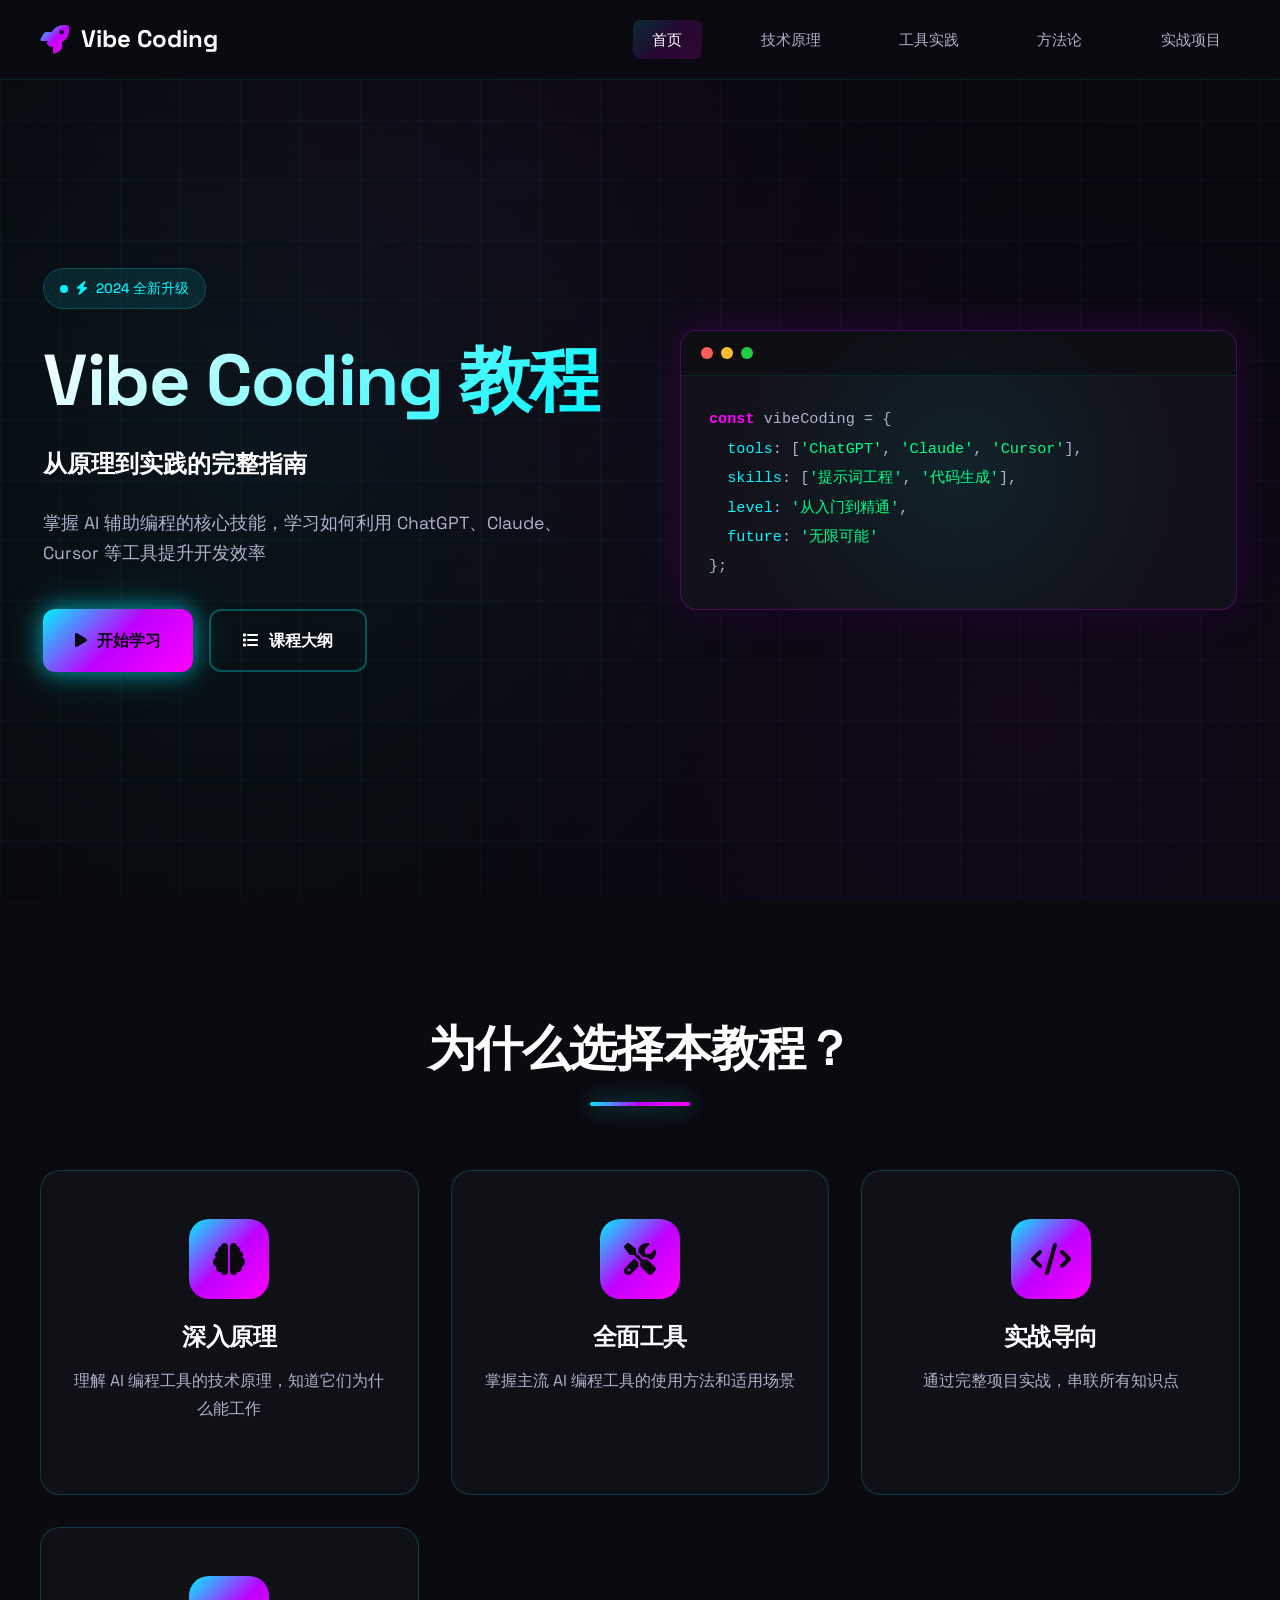
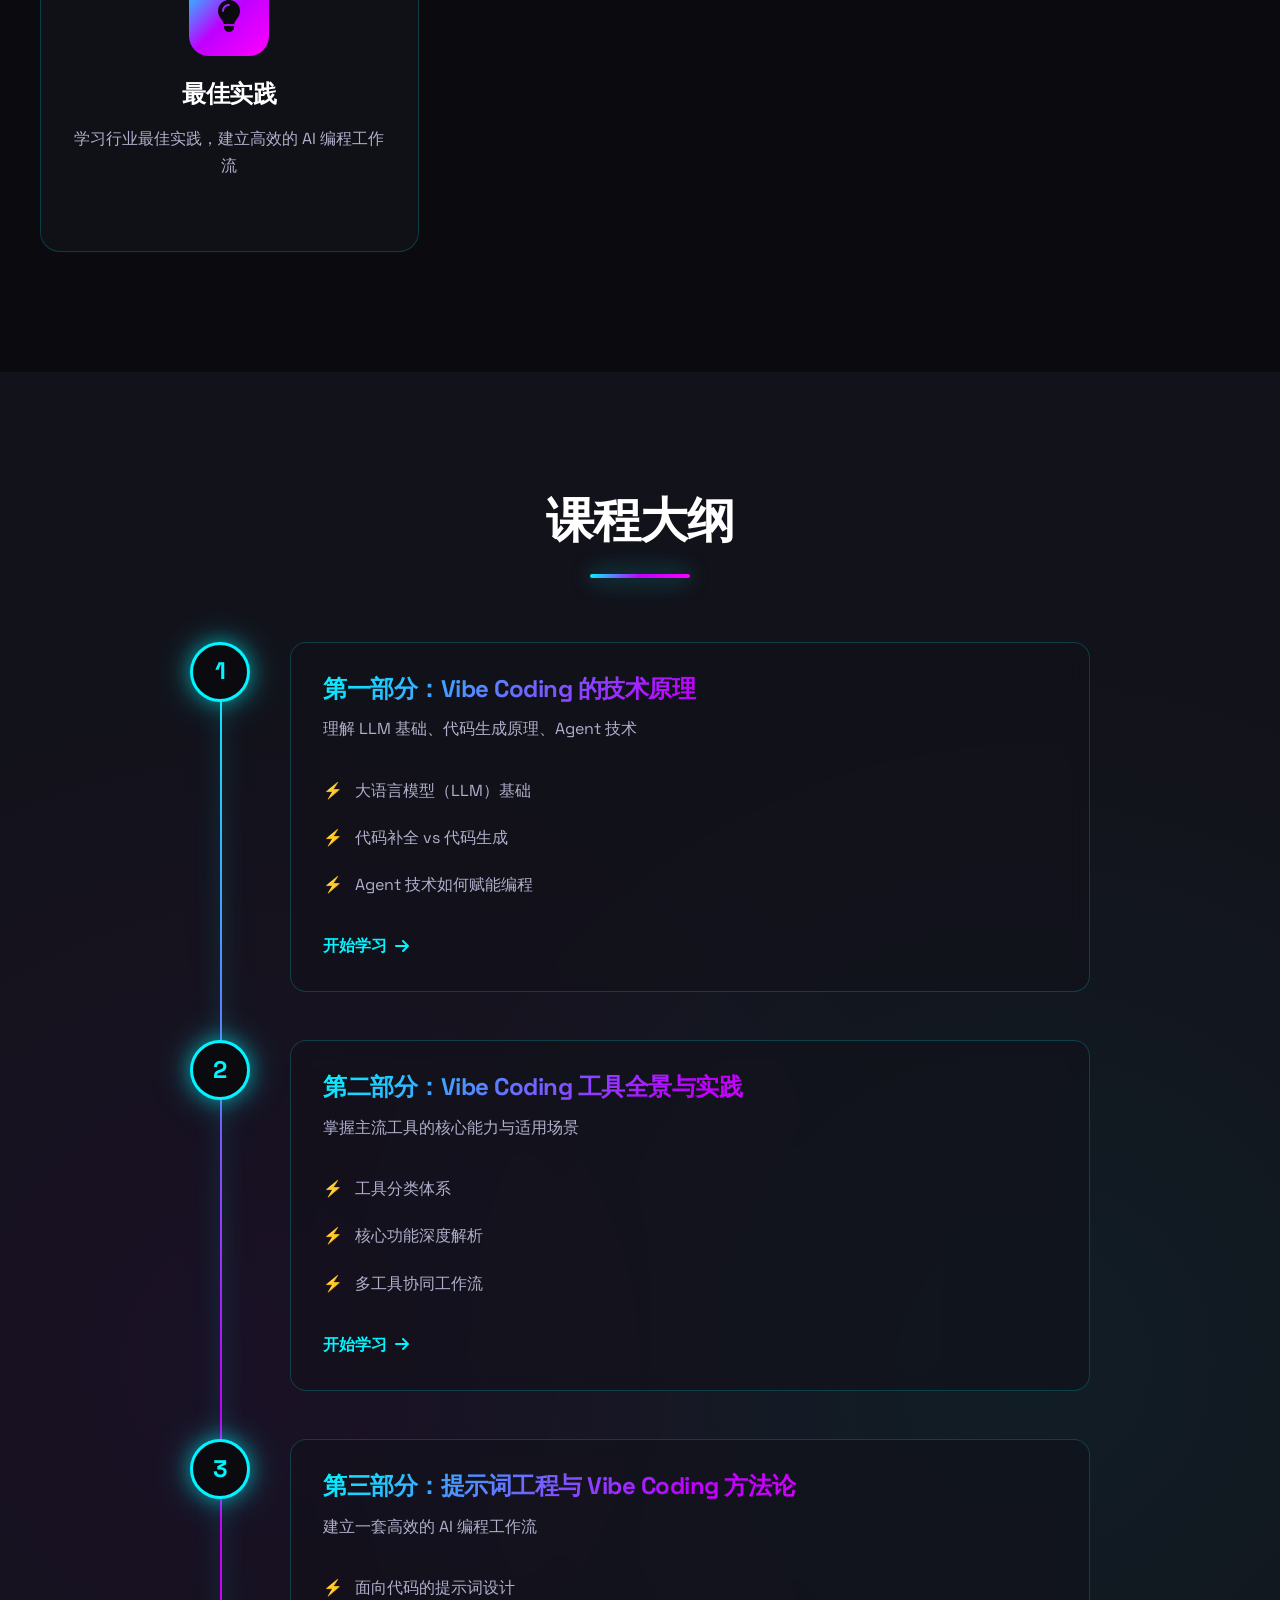
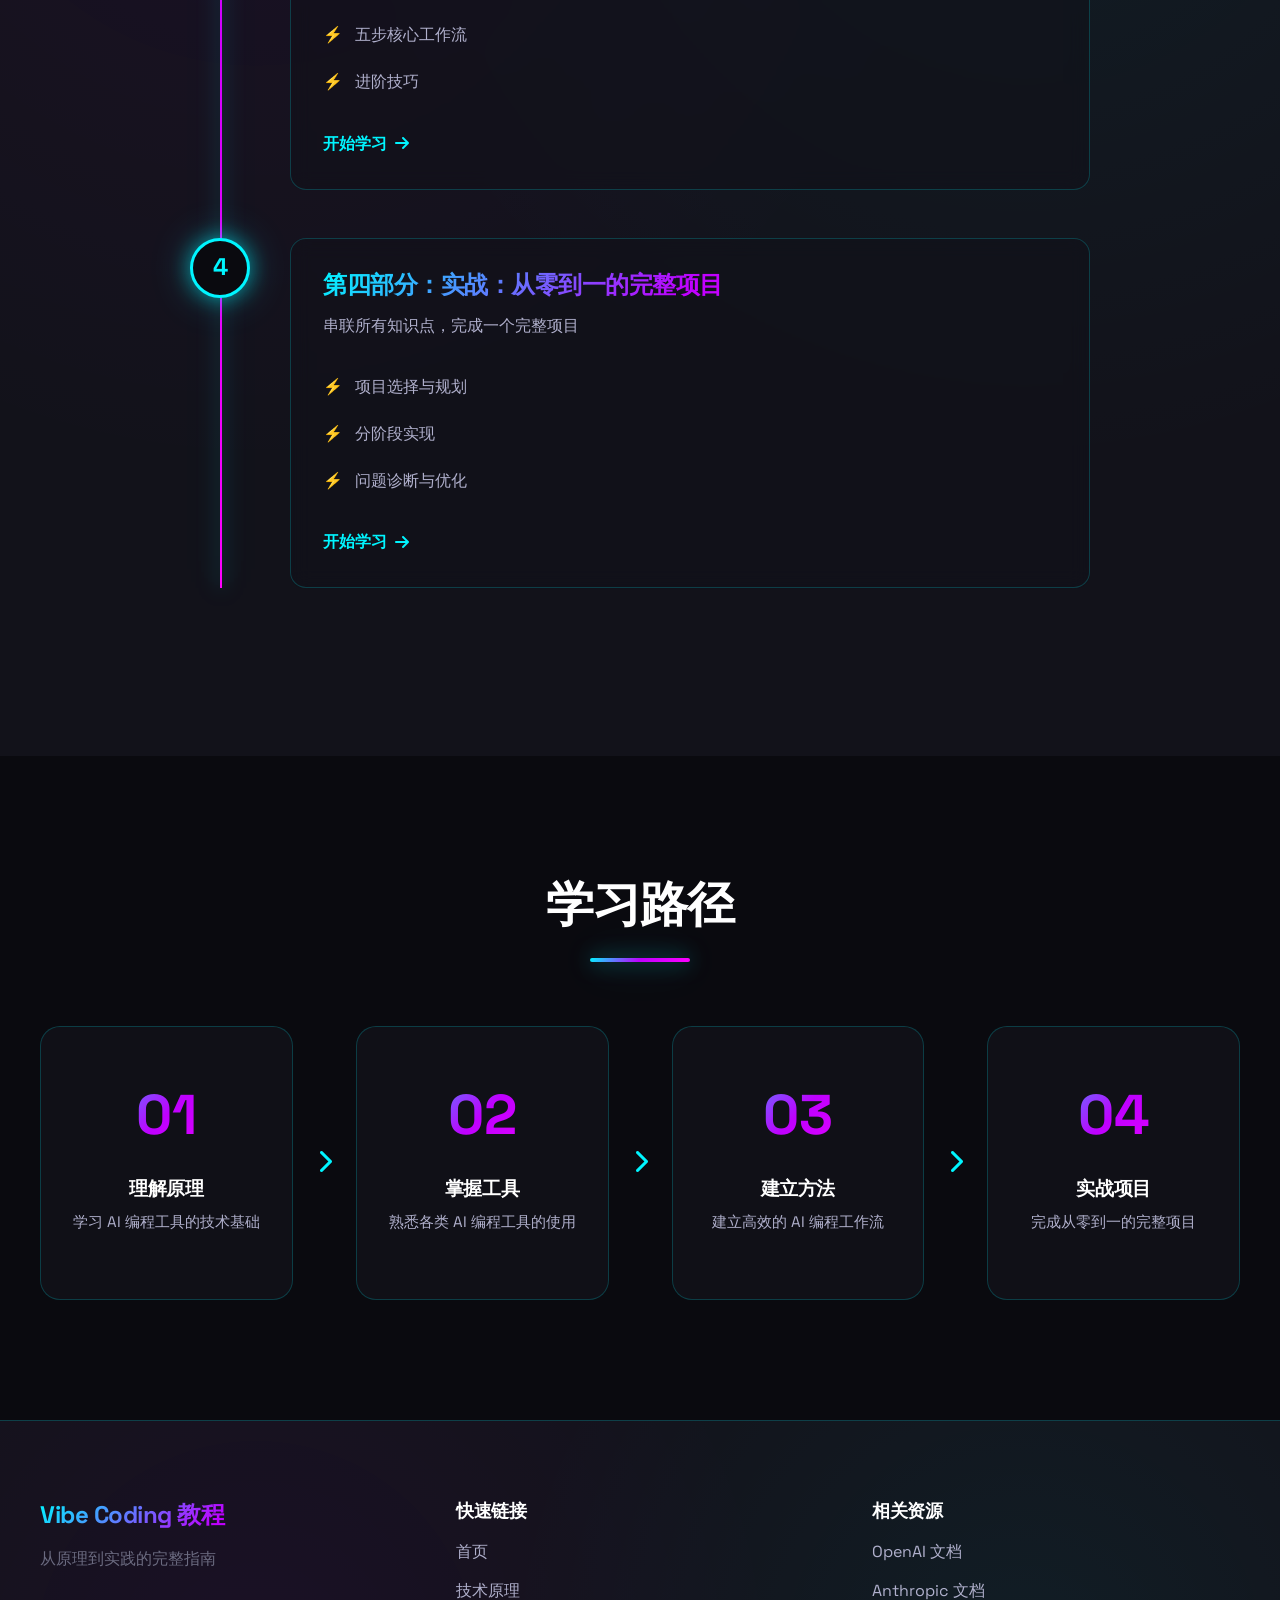
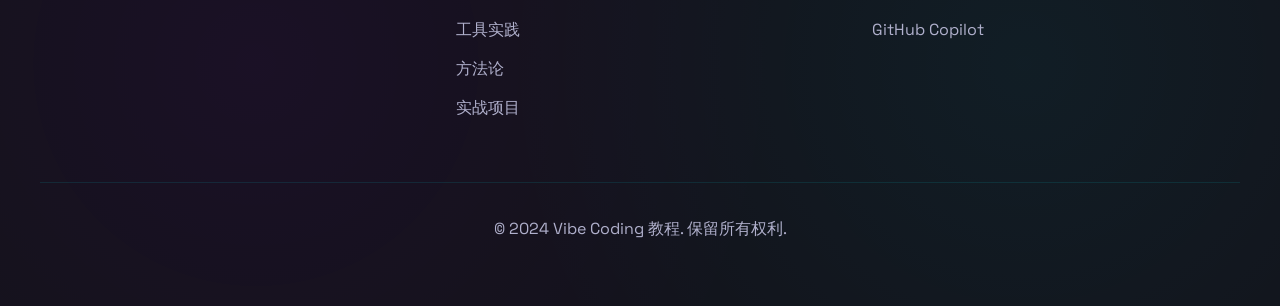
==== website/index.html @ 88c5ad1e "Initial commit: Dynamic content management system with Decap CMS - Separated content from frontend u" ====
<!DOCTYPE html>
<html lang="zh-CN">
<head>
    <meta charset="UTF-8">
    <meta name="viewport" content="width=device-width, initial-scale=1.0">
    <title>Vibe Coding 教程 - 从原理到实践</title>
    <link rel="stylesheet" href="css/style.css">
    <link rel="stylesheet" href="https://cdnjs.cloudflare.com/ajax/libs/font-awesome/6.4.0/css/all.min.css">
</head>
<body>
    <!-- Loading Screen -->
    <div class="loading-screen" id="loading-screen">
        <div class="loader"></div>
    </div>

    <!-- Page Progress Bar -->
    <div id="page-progress"></div>

    <!-- 导航栏 -->
    <nav class="navbar" id="navbar">
        <div class="container">
            <div class="nav-brand">
                <i class="fas fa-rocket"></i>
                <span>Vibe Coding</span>
            </div>
            <ul class="nav-menu" id="nav-menu">
                <li><a href="index.html" class="active">首页</a></li>
                <li><a href="pages/part1.html">技术原理</a></li>
                <li><a href="pages/part2.html">工具实践</a></li>
                <li><a href="pages/part3.html">方法论</a></li>
                <li><a href="pages/part4.html">实战项目</a></li>
            </ul>
            <div class="nav-toggle" id="nav-toggle">
                <span></span>
                <span></span>
                <span></span>
            </div>
        </div>
    </nav>

    <!-- 英雄区 -->
    <section class="hero">
        <div class="container">
            <div class="hero-content">
                <div class="hero-badge">
                    <i class="fas fa-bolt"></i>
                    <span>2024 全新升级</span>
                </div>
                <h1 class="hero-title">
                    <span class="gradient-text">Vibe Coding</span> 教程
                </h1>
                <p class="hero-subtitle">从原理到实践的完整指南</p>
                <p class="hero-description">
                    掌握 AI 辅助编程的核心技能，学习如何利用 ChatGPT、Claude、Cursor 等工具提升开发效率
                </p>
                <div class="hero-buttons">
                    <a href="pages/part1.html" class="btn btn-primary">
                        <i class="fas fa-play"></i> 开始学习
                    </a>
                    <a href="#curriculum" class="btn btn-secondary">
                        <i class="fas fa-list"></i> 课程大纲
                    </a>
                </div>
            </div>
            <div class="hero-illustration">
                <div class="code-block">
                    <div class="code-header">
                        <span class="dot red"></span>
                        <span class="dot yellow"></span>
                        <span class="dot green"></span>
                    </div>
                    <pre class="code-content"><code><span class="keyword">const</span> vibeCoding = {
  <span class="property">tools</span>: [<span class="string">'ChatGPT'</span>, <span class="string">'Claude'</span>, <span class="string">'Cursor'</span>],
  <span class="property">skills</span>: [<span class="string">'提示词工程'</span>, <span class="string">'代码生成'</span>],
  <span class="property">level</span>: <span class="string">'从入门到精通'</span>,
  <span class="property">future</span>: <span class="string">'无限可能'</span>
};</code></pre>
                </div>
            </div>
        </div>
    </section>

    <!-- 特色 -->
    <section class="features">
        <div class="container">
            <h2 class="section-title">为什么选择本教程？</h2>
            <div class="features-grid">
                <div class="feature-card fade-in-up">
                    <div class="feature-icon">
                        <i class="fas fa-brain"></i>
                    </div>
                    <h3>深入原理</h3>
                    <p>理解 AI 编程工具的技术原理，知道它们为什么能工作</p>
                </div>
                <div class="feature-card fade-in-up">
                    <div class="feature-icon">
                        <i class="fas fa-tools"></i>
                    </div>
                    <h3>全面工具</h3>
                    <p>掌握主流 AI 编程工具的使用方法和适用场景</p>
                </div>
                <div class="feature-card fade-in-up">
                    <div class="feature-icon">
                        <i class="fas fa-code"></i>
                    </div>
                    <h3>实战导向</h3>
                    <p>通过完整项目实战，串联所有知识点</p>
                </div>
                <div class="feature-card fade-in-up">
                    <div class="feature-icon">
                        <i class="fas fa-lightbulb"></i>
                    </div>
                    <h3>最佳实践</h3>
                    <p>学习行业最佳实践，建立高效的 AI 编程工作流</p>
                </div>
            </div>
        </div>
    </section>

    <!-- 课程大纲 -->
    <section id="curriculum" class="curriculum">
        <div class="container">
            <h2 class="section-title">课程大纲</h2>
            <div class="timeline">
                <div class="timeline-item fade-in-up">
                    <div class="timeline-marker">1</div>
                    <div class="timeline-content">
                        <h3>第一部分：Vibe Coding 的技术原理</h3>
                        <p>理解 LLM 基础、代码生成原理、Agent 技术</p>
                        <ul class="topic-list">
                            <li>大语言模型（LLM）基础</li>
                            <li>代码补全 vs 代码生成</li>
                            <li>Agent 技术如何赋能编程</li>
                        </ul>
                        <a href="pages/part1.html" class="btn-link">开始学习 <i class="fas fa-arrow-right"></i></a>
                    </div>
                </div>
                <div class="timeline-item fade-in-up">
                    <div class="timeline-marker">2</div>
                    <div class="timeline-content">
                        <h3>第二部分：Vibe Coding 工具全景与实践</h3>
                        <p>掌握主流工具的核心能力与适用场景</p>
                        <ul class="topic-list">
                            <li>工具分类体系</li>
                            <li>核心功能深度解析</li>
                            <li>多工具协同工作流</li>
                        </ul>
                        <a href="pages/part2.html" class="btn-link">开始学习 <i class="fas fa-arrow-right"></i></a>
                    </div>
                </div>
                <div class="timeline-item fade-in-up">
                    <div class="timeline-marker">3</div>
                    <div class="timeline-content">
                        <h3>第三部分：提示词工程与 Vibe Coding 方法论</h3>
                        <p>建立一套高效的 AI 编程工作流</p>
                        <ul class="topic-list">
                            <li>面向代码的提示词设计</li>
                            <li>五步核心工作流</li>
                            <li>进阶技巧</li>
                        </ul>
                        <a href="pages/part3.html" class="btn-link">开始学习 <i class="fas fa-arrow-right"></i></a>
                    </div>
                </div>
                <div class="timeline-item fade-in-up">
                    <div class="timeline-marker">4</div>
                    <div class="timeline-content">
                        <h3>第四部分：实战：从零到一的完整项目</h3>
                        <p>串联所有知识点，完成一个完整项目</p>
                        <ul class="topic-list">
                            <li>项目选择与规划</li>
                            <li>分阶段实现</li>
                            <li>问题诊断与优化</li>
                        </ul>
                        <a href="pages/part4.html" class="btn-link">开始学习 <i class="fas fa-arrow-right"></i></a>
                    </div>
                </div>
            </div>
        </div>
    </section>

    <!-- 学习路径 -->
    <section class="learning-path">
        <div class="container">
            <h2 class="section-title">学习路径</h2>
            <div class="path-container">
                <div class="path-step fade-in-up">
                    <div class="step-number">01</div>
                    <div class="step-content">
                        <h3>理解原理</h3>
                        <p>学习 AI 编程工具的技术基础</p>
                    </div>
                </div>
                <div class="path-arrow"><i class="fas fa-chevron-right"></i></div>
                <div class="path-step fade-in-up">
                    <div class="step-number">02</div>
                    <div class="step-content">
                        <h3>掌握工具</h3>
                        <p>熟悉各类 AI 编程工具的使用</p>
                    </div>
                </div>
                <div class="path-arrow"><i class="fas fa-chevron-right"></i></div>
                <div class="path-step fade-in-up">
                    <div class="step-number">03</div>
                    <div class="step-content">
                        <h3>建立方法</h3>
                        <p>建立高效的 AI 编程工作流</p>
                    </div>
                </div>
                <div class="path-arrow"><i class="fas fa-chevron-right"></i></div>
                <div class="path-step fade-in-up">
                    <div class="step-number">04</div>
                    <div class="step-content">
                        <h3>实战项目</h3>
                        <p>完成从零到一的完整项目</p>
                    </div>
                </div>
            </div>
        </div>
    </section>

    <!-- 页脚 -->
    <footer class="footer">
        <div class="container">
            <div class="footer-content">
                <div class="footer-section">
                    <h3>Vibe Coding 教程</h3>
                    <p>从原理到实践的完整指南</p>
                </div>
                <div class="footer-section">
                    <h4>快速链接</h4>
                    <ul>
                        <li><a href="index.html">首页</a></li>
                        <li><a href="pages/part1.html">技术原理</a></li>
                        <li><a href="pages/part2.html">工具实践</a></li>
                        <li><a href="pages/part3.html">方法论</a></li>
                        <li><a href="pages/part4.html">实战项目</a></li>
                    </ul>
                </div>
                <div class="footer-section">
                    <h4>相关资源</h4>
                    <ul>
                        <li><a href="https://platform.openai.com/docs" target="_blank">OpenAI 文档</a></li>
                        <li><a href="https://docs.anthropic.com" target="_blank">Anthropic 文档</a></li>
                        <li><a href="https://docs.github.com/copilot" target="_blank">GitHub Copilot</a></li>
                    </ul>
                </div>
            </div>
            <div class="footer-bottom">
                <p>&copy; 2024 Vibe Coding 教程. 保留所有权利.</p>
            </div>
        </div>
    </footer>

    <!-- 返回顶部按钮 -->
    <button class="back-to-top" id="back-to-top" aria-label="返回顶部">
        <i class="fas fa-arrow-up"></i>
    </button>

    <script src="js/main.js"></script>
</body>
</html>
---- website/css/style.css ----
/* ==================== VIBE CODING TUTORIAL - CYBERPUNK EDITION ==================== */

/* Import distinctive fonts */
@import url('https://fonts.googleapis.com/css2?family=Space+Grotesk:wght@300;400;500;600;700&family=JetBrains+Mono:wght@400;500;600&display=swap');

/* ==================== CSS VARIABLES & THEME ==================== */
:root {
    /* Color Palette - Cyberpunk Theme */
    --bg-primary: #0a0a0f;
    --bg-secondary: #12121a;
    --bg-tertiary: #1a1a25;

    /* Neon Accents */
    --accent-cyan: #00f5ff;
    --accent-magenta: #ff00ff;
    --accent-purple: #bf00ff;
    --accent-blue: #0066ff;
    --accent-green: #00ff88;

    /* Text Colors */
    --text-primary: #ffffff;
    --text-secondary: #b0b0cc;
    --text-tertiary: #6b6b80;

    /* Gradients */
    --gradient-cyber: linear-gradient(135deg, #00f5ff 0%, #bf00ff 50%, #ff00ff 100%);
    --gradient-dark: linear-gradient(180deg, rgba(10, 10, 15, 0) 0%, rgba(10, 10, 15, 0.8) 100%);
    --gradient-glow: radial-gradient(circle at center, rgba(0, 245, 255, 0.15) 0%, transparent 70%);

    /* Effects */
    --shadow-neon-cyan: 0 0 20px rgba(0, 245, 255, 0.5), 0 0 40px rgba(0, 245, 255, 0.3);
    --shadow-neon-magenta: 0 0 20px rgba(255, 0, 255, 0.5), 0 0 40px rgba(255, 0, 255, 0.3);
    --shadow-card: 0 8px 32px rgba(0, 0, 0, 0.4);

    /* Border */
    --border-cyber: 1px solid rgba(0, 245, 255, 0.2);
    --border-glow: 1px solid rgba(191, 0, 255, 0.3);

    /* Transitions */
    --transition-smooth: all 0.4s cubic-bezier(0.4, 0, 0.2, 1);
    --transition-spring: all 0.6s cubic-bezier(0.34, 1.56, 0.64, 1);

    /* Typography */
    --font-display: 'Space Grotesk', sans-serif;
    --font-code: 'JetBrains Mono', monospace;

    /* Spacing */
    --container-max: 1400px;
    --section-padding: 120px 0;
}

/* ==================== GLOBAL STYLES ==================== */
* {
    margin: 0;
    padding: 0;
    box-sizing: border-box;
}

html {
    scroll-behavior: smooth;
}

body {
    font-family: var(--font-display);
    background: var(--bg-primary);
    color: var(--text-primary);
    line-height: 1.7;
    overflow-x: hidden;
    position: relative;
}

/* Animated background */
body::before {
    content: '';
    position: fixed;
    top: 0;
    left: 0;
    width: 100%;
    height: 100%;
    background:
        radial-gradient(circle at 20% 50%, rgba(0, 245, 255, 0.05) 0%, transparent 50%),
        radial-gradient(circle at 80% 80%, rgba(191, 0, 255, 0.05) 0%, transparent 50%),
        radial-gradient(circle at 40% 20%, rgba(255, 0, 255, 0.03) 0%, transparent 50%);
    pointer-events: none;
    z-index: 0;
    animation: bg-pulse 10s ease-in-out infinite;
}

@keyframes bg-pulse {
    0%, 100% { opacity: 1; }
    50% { opacity: 0.7; }
}

/* Scanlines effect */
body::after {
    content: '';
    position: fixed;
    top: 0;
    left: 0;
    width: 100%;
    height: 100%;
    background: repeating-linear-gradient(
        0deg,
        rgba(0, 0, 0, 0.03) 0px,
        transparent 1px,
        transparent 2px,
        rgba(0, 0, 0, 0.03) 3px
    );
    pointer-events: none;
    z-index: 1;
    opacity: 0.5;
}

/* ==================== TYPOGRAPHY ==================== */
h1, h2, h3, h4, h5, h6 {
    font-weight: 700;
    line-height: 1.2;
    letter-spacing: -0.02em;
}

p {
    color: var(--text-secondary);
    margin-bottom: 1.5rem;
}

a {
    color: var(--accent-cyan);
    text-decoration: none;
    transition: var(--transition-smooth);
    position: relative;
}

a::after {
    content: '';
    position: absolute;
    bottom: -2px;
    left: 0;
    width: 0;
    height: 2px;
    background: var(--gradient-cyber);
    transition: var(--transition-smooth);
}

a:hover::after {
    width: 100%;
}

/* ==================== CONTAINER ==================== */
.container {
    max-width: var(--container-max);
    margin: 0 auto;
    padding: 0 40px;
    position: relative;
    z-index: 2;
}

/* ==================== NAVBAR - GLASSMORPHISM ==================== */
.navbar {
    position: fixed;
    top: 0;
    left: 0;
    width: 100%;
    background: rgba(10, 10, 15, 0.8);
    backdrop-filter: blur(20px);
    border-bottom: 1px solid rgba(0, 245, 255, 0.1);
    z-index: 1000;
    transition: var(--transition-smooth);
}

.navbar.scrolled {
    background: rgba(10, 10, 15, 0.95);
    box-shadow: 0 8px 32px rgba(0, 245, 255, 0.1);
}

.navbar .container {
    display: flex;
    justify-content: space-between;
    align-items: center;
    padding: 1.2rem 40px;
}

.nav-brand {
    display: flex;
    align-items: center;
    gap: 12px;
    font-size: 1.5rem;
    font-weight: 700;
    color: var(--text-primary);
    position: relative;
}

.nav-brand i {
    font-size: 1.8rem;
    background: var(--gradient-cyber);
    -webkit-background-clip: text;
    -webkit-text-fill-color: transparent;
    background-clip: text;
    animation: glow-pulse 3s ease-in-out infinite;
}

@keyframes glow-pulse {
    0%, 100% { filter: drop-shadow(0 0 5px rgba(0, 245, 255, 0.5)); }
    50% { filter: drop-shadow(0 0 20px rgba(191, 0, 255, 0.8)); }
}

.nav-menu {
    display: flex;
    gap: 2.5rem;
    list-style: none;
}

.nav-menu a {
    color: var(--text-secondary);
    font-weight: 500;
    font-size: 0.95rem;
    padding: 0.6rem 1.2rem;
    border-radius: 8px;
    transition: var(--transition-smooth);
    position: relative;
}

.nav-menu a::before {
    content: '';
    position: absolute;
    inset: 0;
    background: var(--gradient-cyber);
    border-radius: 8px;
    opacity: 0;
    transition: var(--transition-smooth);
    z-index: -1;
}

.nav-menu a:hover,
.nav-menu a.active {
    color: var(--text-primary);
}

.nav-menu a:hover::before,
.nav-menu a.active::before {
    opacity: 0.15;
}

.nav-toggle {
    display: none;
    flex-direction: column;
    gap: 6px;
    cursor: pointer;
    padding: 8px;
}

.nav-toggle span {
    width: 28px;
    height: 2px;
    background: var(--accent-cyan);
    border-radius: 2px;
    transition: var(--transition-spring);
}

.nav-toggle.active span:nth-child(1) {
    transform: rotate(45deg) translate(6px, 6px);
}

.nav-toggle.active span:nth-child(2) {
    opacity: 0;
}

.nav-toggle.active span:nth-child(3) {
    transform: rotate(-45deg) translate(6px, -6px);
}

/* ==================== HERO SECTION ==================== */
.hero {
    min-height: 100vh;
    display: flex;
    align-items: center;
    position: relative;
    padding: 120px 0 80px;
    overflow: hidden;
}

/* Animated grid background */
.hero::before {
    content: '';
    position: absolute;
    top: 0;
    left: 0;
    width: 100%;
    height: 100%;
    background-image:
        linear-gradient(rgba(0, 245, 255, 0.03) 1px, transparent 1px),
        linear-gradient(90deg, rgba(0, 245, 255, 0.03) 1px, transparent 1px);
    background-size: 60px 60px;
    animation: grid-move 20s linear infinite;
    z-index: -1;
}

@keyframes grid-move {
    0% { transform: perspective(500px) rotateX(60deg) translateY(0); }
    100% { transform: perspective(500px) rotateX(60deg) translateY(60px); }
}

.hero .container {
    display: grid;
    grid-template-columns: 1fr 1fr;
    gap: 80px;
    align-items: center;
}

.hero-content {
    animation: fade-up 1s ease-out;
}

@keyframes fade-up {
    from {
        opacity: 0;
        transform: translateY(40px);
    }
    to {
        opacity: 1;
        transform: translateY(0);
    }
}

.hero-badge {
    display: inline-flex;
    align-items: center;
    gap: 8px;
    padding: 8px 16px;
    background: rgba(0, 245, 255, 0.1);
    border: var(--border-cyber);
    border-radius: 50px;
    font-size: 0.85rem;
    color: var(--accent-cyan);
    font-weight: 500;
    margin-bottom: 2rem;
    animation: badge-glow 2s ease-in-out infinite;
}

@keyframes badge-glow {
    0%, 100% { box-shadow: 0 0 10px rgba(0, 245, 255, 0.2); }
    50% { box-shadow: 0 0 20px rgba(0, 245, 255, 0.4); }
}

.hero-badge::before {
    content: '';
    width: 8px;
    height: 8px;
    background: var(--accent-cyan);
    border-radius: 50%;
    animation: pulse-dot 2s ease-in-out infinite;
}

@keyframes pulse-dot {
    0%, 100% { opacity: 1; transform: scale(1); }
    50% { opacity: 0.5; transform: scale(1.2); }
}

.hero-title {
    font-size: clamp(2.5rem, 6vw, 4.5rem);
    font-weight: 800;
    line-height: 1.1;
    margin-bottom: 1.5rem;
    background: linear-gradient(135deg, #ffffff 0%, var(--accent-cyan) 50%, var(--accent-magenta) 100%);
    -webkit-background-clip: text;
    -webkit-text-fill-color: transparent;
    background-clip: text;
    animation: gradient-shift 5s ease infinite;
    background-size: 200% 200%;
}

@keyframes gradient-shift {
    0%, 100% { background-position: 0% 50%; }
    50% { background-position: 100% 50%; }
}

.hero-subtitle {
    font-size: 1.5rem;
    color: var(--text-primary);
    margin-bottom: 1.5rem;
    font-weight: 600;
}

.hero-description {
    font-size: 1.1rem;
    color: var(--text-secondary);
    margin-bottom: 2.5rem;
    max-width: 540px;
}

.hero-buttons {
    display: flex;
    gap: 1rem;
    flex-wrap: wrap;
}

/* ==================== BUTTONS - NEON STYLE ==================== */
.btn {
    display: inline-flex;
    align-items: center;
    gap: 10px;
    padding: 16px 32px;
    font-size: 1rem;
    font-weight: 600;
    border-radius: 12px;
    cursor: pointer;
    transition: var(--transition-smooth);
    position: relative;
    overflow: hidden;
    border: none;
    font-family: var(--font-display);
}

.btn::before {
    content: '';
    position: absolute;
    inset: 0;
    background: var(--gradient-cyber);
    opacity: 0;
    transition: var(--transition-smooth);
    z-index: -1;
}

.btn-primary {
    background: var(--gradient-cyber);
    color: var(--bg-primary);
    box-shadow: var(--shadow-neon-cyan);
}

.btn-primary:hover {
    transform: translateY(-3px) scale(1.02);
    box-shadow:
        0 0 30px rgba(0, 245, 255, 0.6),
        0 0 60px rgba(191, 0, 255, 0.4);
}

.btn-secondary {
    background: transparent;
    color: var(--text-primary);
    border: 2px solid rgba(0, 245, 255, 0.3);
}

.btn-secondary:hover {
    background: rgba(0, 245, 255, 0.1);
    border-color: var(--accent-cyan);
    box-shadow: 0 0 30px rgba(0, 245, 255, 0.2);
}

/* ==================== CODE BLOCK - TERMINAL STYLE ==================== */
.hero-illustration {
    position: relative;
    animation: float 6s ease-in-out infinite;
}

@keyframes float {
    0%, 100% { transform: translateY(0px); }
    50% { transform: translateY(-20px); }
}

.code-block {
    background: var(--bg-secondary);
    border: var(--border-glow);
    border-radius: 16px;
    overflow: hidden;
    box-shadow:
        var(--shadow-card),
        0 0 40px rgba(191, 0, 255, 0.2);
    position: relative;
}

.code-block::before {
    content: '';
    position: absolute;
    inset: 0;
    background: var(--gradient-glow);
    opacity: 0.5;
    z-index: 0;
}

.code-header {
    background: rgba(0, 0, 0, 0.3);
    padding: 16px 20px;
    display: flex;
    gap: 8px;
    border-bottom: 1px solid rgba(0, 245, 255, 0.1);
    position: relative;
    z-index: 1;
}

.dot {
    width: 12px;
    height: 12px;
    border-radius: 50%;
    transition: var(--transition-smooth);
}

.dot.red { background: #ff5f56; }
.dot.yellow { background: #ffbd2e; }
.dot.green { background: #27c93f; }

.dot:hover {
    transform: scale(1.2);
    filter: brightness(1.2);
}

.code-content {
    padding: 28px;
    font-family: var(--font-code);
    font-size: 0.95rem;
    line-height: 1.8;
    overflow-x: auto;
    position: relative;
    z-index: 1;
}

.code-content code {
    color: var(--text-secondary);
}

.code-content .keyword {
    color: var(--accent-magenta);
    font-weight: 600;
}

.code-content .property {
    color: var(--accent-cyan);
}

.code-content .string {
    color: var(--accent-green);
}

/* ==================== FEATURES SECTION ==================== */
.features {
    padding: var(--section-padding);
    position: relative;
}

.section-title {
    text-align: center;
    font-size: clamp(2rem, 4vw, 3rem);
    margin-bottom: 4rem;
    position: relative;
}

.section-title::after {
    content: '';
    display: block;
    width: 100px;
    height: 4px;
    background: var(--gradient-cyber);
    margin: 1.5rem auto 0;
    border-radius: 2px;
    box-shadow: var(--shadow-neon-cyan);
}

.features-grid {
    display: grid;
    grid-template-columns: repeat(auto-fit, minmax(280px, 1fr));
    gap: 32px;
}

.feature-card {
    background: rgba(18, 18, 26, 0.8);
    border: var(--border-cyber);
    border-radius: 20px;
    padding: 48px 32px;
    text-align: center;
    transition: var(--transition-smooth);
    position: relative;
    overflow: hidden;
}

.feature-card::before {
    content: '';
    position: absolute;
    inset: 0;
    background: var(--gradient-cyber);
    opacity: 0;
    transition: var(--transition-smooth);
    z-index: 0;
}

.feature-card:hover {
    transform: translateY(-10px);
    border-color: var(--accent-cyan);
    box-shadow: var(--shadow-neon-cyan);
}

.feature-card:hover::before {
    opacity: 0.05;
}

.feature-icon {
    width: 80px;
    height: 80px;
    margin: 0 auto 24px;
    background: var(--gradient-cyber);
    border-radius: 20px;
    display: flex;
    align-items: center;
    justify-content: center;
    font-size: 2rem;
    color: var(--bg-primary);
    position: relative;
    z-index: 1;
    transition: var(--transition-smooth);
}

.feature-card:hover .feature-icon {
    transform: scale(1.1) rotate(5deg);
    box-shadow: var(--shadow-neon-magenta);
}

.feature-card h3 {
    font-size: 1.5rem;
    margin-bottom: 1rem;
    color: var(--text-primary);
    position: relative;
    z-index: 1;
}

.feature-card p {
    color: var(--text-secondary);
    position: relative;
    z-index: 1;
}

/* ==================== CURRICULUM SECTION ==================== */
.curriculum {
    padding: var(--section-padding);
    background: var(--bg-secondary);
    position: relative;
}

.curriculum::before {
    content: '';
    position: absolute;
    inset: 0;
    background:
        radial-gradient(circle at 20% 50%, rgba(191, 0, 255, 0.05) 0%, transparent 50%),
        radial-gradient(circle at 80% 50%, rgba(0, 245, 255, 0.05) 0%, transparent 50%);
    pointer-events: none;
}

.timeline {
    max-width: 900px;
    margin: 0 auto;
    position: relative;
}

/* Vertical line */
.timeline::before {
    content: '';
    position: absolute;
    left: 30px;
    top: 0;
    bottom: 0;
    width: 2px;
    background: var(--gradient-cyber);
    box-shadow: var(--shadow-neon-cyan);
}

.timeline-item {
    display: grid;
    grid-template-columns: auto 1fr;
    gap: 40px;
    margin-bottom: 48px;
    position: relative;
}

.timeline-marker {
    width: 60px;
    height: 60px;
    border-radius: 50%;
    background: var(--bg-primary);
    border: 3px solid var(--accent-cyan);
    color: var(--accent-cyan);
    display: flex;
    align-items: center;
    justify-content: center;
    font-size: 1.5rem;
    font-weight: 700;
    flex-shrink: 0;
    position: relative;
    z-index: 1;
    box-shadow: var(--shadow-neon-cyan);
    transition: var(--transition-smooth);
}

.timeline-item:hover .timeline-marker {
    transform: scale(1.1);
    background: var(--gradient-cyber);
    color: var(--bg-primary);
}

.timeline-content {
    background: rgba(18, 18, 26, 0.6);
    border: var(--border-cyber);
    border-radius: 16px;
    padding: 32px;
    backdrop-filter: blur(10px);
    transition: var(--transition-smooth);
}

.timeline-content:hover {
    border-color: var(--accent-magenta);
    box-shadow: var(--shadow-neon-magenta);
    transform: translateX(10px);
}

.timeline-content h3 {
    font-size: 1.5rem;
    margin-bottom: 0.75rem;
    background: var(--gradient-cyber);
    -webkit-background-clip: text;
    -webkit-text-fill-color: transparent;
    background-clip: text;
}

.timeline-content p {
    color: var(--text-secondary);
    margin-bottom: 1.5rem;
}

.topic-list {
    list-style: none;
    margin-bottom: 1.5rem;
}

.topic-list li {
    padding: 10px 0;
    padding-left: 32px;
    position: relative;
    color: var(--text-secondary);
}

.topic-list li::before {
    content: '⚡';
    position: absolute;
    left: 0;
    color: var(--accent-cyan);
}

.btn-link {
    color: var(--accent-cyan);
    font-weight: 600;
    display: inline-flex;
    align-items: center;
    gap: 8px;
    transition: var(--transition-smooth);
}

.btn-link:hover {
    color: var(--accent-magenta);
    gap: 12px;
}

/* ==================== LEARNING PATH ==================== */
.learning-path {
    padding: var(--section-padding);
    position: relative;
}

.path-container {
    display: flex;
    align-items: center;
    justify-content: center;
    gap: 24px;
    flex-wrap: wrap;
}

.path-step {
    flex: 1;
    min-width: 220px;
    text-align: center;
    padding: 40px 24px;
    background: rgba(18, 18, 26, 0.8);
    border: var(--border-cyber);
    border-radius: 20px;
    transition: var(--transition-smooth);
    position: relative;
    overflow: hidden;
}

.path-step::before {
    content: '';
    position: absolute;
    inset: 0;
    background: var(--gradient-cyber);
    opacity: 0;
    transition: var(--transition-smooth);
    z-index: 0;
}

.path-step:hover {
    transform: translateY(-10px);
    border-color: var(--accent-magenta);
    box-shadow: var(--shadow-neon-magenta);
}

.path-step:hover::before {
    opacity: 0.1;
}

.step-number {
    font-size: 3.5rem;
    font-weight: 800;
    margin-bottom: 1rem;
    background: var(--gradient-cyber);
    -webkit-background-clip: text;
    -webkit-text-fill-color: transparent;
    background-clip: text;
    position: relative;
    z-index: 1;
}

.step-content h3 {
    margin-bottom: 0.5rem;
    color: var(--text-primary);
    position: relative;
    z-index: 1;
}

.step-content p {
    color: var(--text-secondary);
    font-size: 0.95rem;
    position: relative;
    z-index: 1;
}

.path-arrow {
    font-size: 1.5rem;
    color: var(--accent-cyan);
    animation: arrow-bounce 2s ease-in-out infinite;
}

@keyframes arrow-bounce {
    0%, 100% { transform: translateX(0); }
    50% { transform: translateX(5px); }
}

/* ==================== PAGE HEADER ==================== */
.page-header {
    background: var(--gradient-cyber);
    padding: 100px 0 80px;
    text-align: center;
    position: relative;
    overflow: hidden;
}

.page-header::before {
    content: '';
    position: absolute;
    inset: 0;
    background:
        radial-gradient(circle at 20% 50%, rgba(255, 0, 255, 0.3) 0%, transparent 50%),
        radial-gradient(circle at 80% 50%, rgba(0, 245, 255, 0.3) 0%, transparent 50%);
    animation: gradient-rotate 10s linear infinite;
}

@keyframes gradient-rotate {
    0% { transform: rotate(0deg); }
    100% { transform: rotate(360deg); }
}

.page-header .container {
    position: relative;
    z-index: 1;
}

.page-header h1 {
    font-size: clamp(2rem, 5vw, 3.5rem);
    margin-bottom: 1rem;
    color: var(--text-primary);
}

.page-header p {
    font-size: 1.25rem;
    color: rgba(255, 255, 255, 0.9);
}

/* ==================== CONTENT STYLES ==================== */
.content-section {
    padding: 80px 0;
    max-width: 900px;
    margin: 0 auto;
}

.content-section section {
    margin-bottom: 60px;
}

.content-section h2 {
    font-size: 2.5rem;
    margin-bottom: 2rem;
    padding-bottom: 1rem;
    border-bottom: 2px solid rgba(0, 245, 255, 0.2);
    color: var(--accent-cyan);
    position: relative;
}

.content-section h2::after {
    content: '';
    position: absolute;
    bottom: -2px;
    left: 0;
    width: 100px;
    height: 2px;
    background: var(--gradient-cyber);
    box-shadow: var(--shadow-neon-cyan);
}

.content-section h3 {
    font-size: 1.75rem;
    margin: 2.5rem 0 1.25rem;
    color: var(--accent-magenta);
}

.content-section h4 {
    font-size: 1.35rem;
    margin: 2rem 0 1rem;
    color: var(--accent-blue);
}

.content-section p {
    margin-bottom: 1.25rem;
    line-height: 1.8;
}

.content-section ul,
.content-section ol {
    margin: 1.25rem 0;
    padding-left: 2rem;
}

.content-section li {
    margin: 0.75rem 0;
    color: var(--text-secondary);
}

.content-section code {
    background: rgba(0, 245, 255, 0.1);
    color: var(--accent-cyan);
    padding: 4px 10px;
    border-radius: 6px;
    font-family: var(--font-code);
    font-size: 0.9em;
    border: 1px solid rgba(0, 245, 255, 0.2);
}

.content-section pre {
    background: var(--bg-secondary);
    border: var(--border-cyber);
    padding: 24px;
    border-radius: 12px;
    overflow-x: auto;
    margin: 2rem 0;
    box-shadow: var(--shadow-card);
}

.content-section pre code {
    background: transparent;
    border: none;
    padding: 0;
    color: var(--text-secondary);
}

.content-section blockquote {
    border-left: 4px solid var(--accent-cyan);
    padding-left: 24px;
    margin: 2rem 0;
    color: var(--text-secondary);
    font-style: italic;
    background: rgba(0, 245, 255, 0.05);
    padding: 20px 24px;
    border-radius: 0 12px 12px 0;
}

.content-section table {
    width: 100%;
    border-collapse: separate;
    border-spacing: 0;
    margin: 2rem 0;
    border: var(--border-cyber);
    border-radius: 12px;
    overflow: hidden;
}

.content-section th {
    background: var(--gradient-cyber);
    color: var(--bg-primary);
    padding: 16px;
    text-align: left;
    font-weight: 600;
}

.content-section td {
    padding: 16px;
    border-bottom: 1px solid rgba(0, 245, 255, 0.1);
    color: var(--text-secondary);
}

.content-section tr:last-child td {
    border-bottom: none;
}

.content-section tr:hover td {
    background: rgba(0, 245, 255, 0.05);
}

/* ==================== INFO BOXES ==================== */
.tip,
.warning,
.info,
.success {
    padding: 24px;
    margin: 2rem 0;
    border-left: 4px solid;
    border-radius: 0 12px 12px 0;
    position: relative;
    overflow: hidden;
}

.tip::before,
.warning::before,
.info::before,
.success::before {
    content: '';
    position: absolute;
    inset: 0;
    opacity: 0.05;
    z-index: 0;
}

.tip {
    background: rgba(0, 255, 136, 0.1);
    border-color: var(--accent-green);
}

.tip::before {
    background: var(--accent-green);
}

.warning {
    background: rgba(255, 189, 46, 0.1);
    border-color: var(--warning-color);
}

.warning::before {
    background: var(--warning-color);
}

.info {
    background: rgba(0, 245, 255, 0.1);
    border-color: var(--accent-cyan);
}

.info::before {
    background: var(--accent-cyan);
}

.success {
    background: rgba(0, 255, 136, 0.1);
    border-color: var(--accent-green);
}

.success::before {
    background: var(--accent-green);
}

.tip strong,
.warning strong,
.info strong,
.success strong {
    display: block;
    margin-bottom: 0.5rem;
    font-size: 1.1em;
    position: relative;
    z-index: 1;
}

.tip p,
.warning p,
.info p,
.success p {
    margin-bottom: 0;
    position: relative;
    z-index: 1;
}

/* ==================== NAVIGATION BUTTONS ==================== */
.navigation-buttons {
    display: flex;
    gap: 1rem;
    justify-content: center;
    margin-top: 4rem;
    padding-top: 2rem;
    border-top: 1px solid rgba(0, 245, 255, 0.2);
}

/* ==================== FOOTER ==================== */
.footer {
    background: var(--bg-secondary);
    padding: 80px 0 40px;
    border-top: var(--border-cyber);
    position: relative;
}

.footer::before {
    content: '';
    position: absolute;
    inset: 0;
    background:
        radial-gradient(circle at 20% 50%, rgba(191, 0, 255, 0.05) 0%, transparent 50%),
        radial-gradient(circle at 80% 50%, rgba(0, 245, 255, 0.05) 0%, transparent 50%);
    pointer-events: none;
}

.footer-content {
    display: grid;
    grid-template-columns: repeat(auto-fit, minmax(250px, 1fr));
    gap: 48px;
    margin-bottom: 48px;
    position: relative;
}

.footer-section h3 {
    font-size: 1.5rem;
    margin-bottom: 1rem;
    background: var(--gradient-cyber);
    -webkit-background-clip: text;
    -webkit-text-fill-color: transparent;
    background-clip: text;
}

.footer-section h4 {
    font-size: 1.1rem;
    margin-bottom: 1rem;
    color: var(--text-primary);
}

.footer-section p {
    color: var(--text-tertiary);
}

.footer-section ul {
    list-style: none;
}

.footer-section ul li {
    margin-bottom: 0.75rem;
}

.footer-section a {
    color: var(--text-secondary);
    transition: var(--transition-smooth);
}

.footer-section a:hover {
    color: var(--accent-cyan);
}

.footer-bottom {
    text-align: center;
    padding-top: 2rem;
    border-top: 1px solid rgba(0, 245, 255, 0.1);
    color: var(--text-tertiary);
}

/* ==================== BACK TO TOP BUTTON ==================== */
.back-to-top {
    position: fixed;
    bottom: 30px;
    right: 30px;
    width: 56px;
    height: 56px;
    background: var(--gradient-cyber);
    color: var(--bg-primary);
    border: none;
    border-radius: 50%;
    font-size: 1.25rem;
    cursor: pointer;
    display: none;
    align-items: center;
    justify-content: center;
    box-shadow: var(--shadow-neon-cyan);
    transition: var(--transition-smooth);
    z-index: 999;
}

.back-to-top:hover {
    transform: translateY(-5px) scale(1.1);
    box-shadow: var(--shadow-neon-magenta);
}

.back-to-top.show {
    display: flex;
    animation: bounce-in 0.5s cubic-bezier(0.68, -0.55, 0.265, 1.55);
}

@keyframes bounce-in {
    0% { transform: scale(0); }
    50% { transform: scale(1.1); }
    100% { transform: scale(1); }
}

/* ==================== PAGE PROGRESS BAR ==================== */
#page-progress {
    position: fixed;
    top: 0;
    left: 0;
    height: 3px;
    background: var(--gradient-cyber);
    box-shadow: var(--shadow-neon-cyan);
    z-index: 9999;
    transition: width 0.1s ease;
    width: 0%;
}

/* ==================== SCROLL ANIMATIONS ==================== */
.fade-in-up {
    opacity: 0;
    transform: translateY(30px);
    transition: all 0.8s cubic-bezier(0.4, 0, 0.2, 1);
}

.fade-in-up.visible {
    opacity: 1;
    transform: translateY(0);
}

/* ==================== LOADING ANIMATION ==================== */
.loading-screen {
    position: fixed;
    inset: 0;
    background: var(--bg-primary);
    display: flex;
    align-items: center;
    justify-content: center;
    z-index: 9999;
    transition: opacity 0.5s ease, visibility 0.5s ease;
}

.loading-screen.hidden {
    opacity: 0;
    visibility: hidden;
}

.loader {
    width: 60px;
    height: 60px;
    border: 3px solid rgba(0, 245, 255, 0.1);
    border-top-color: var(--accent-cyan);
    border-radius: 50%;
    animation: spin 1s linear infinite;
}

@keyframes spin {
    to { transform: rotate(360deg); }
}

/* ==================== RESPONSIVE DESIGN ==================== */
@media (max-width: 968px) {
    .hero .container {
        grid-template-columns: 1fr;
        text-align: center;
    }

    .hero-description {
        max-width: 100%;
    }

    .hero-buttons {
        justify-content: center;
    }

    .nav-menu {
        position: fixed;
        inset: 0;
        background: var(--bg-primary);
        flex-direction: column;
        justify-content: center;
        align-items: center;
        gap: 2rem;
        transform: translateX(100%);
        transition: var(--transition-smooth);
        z-index: 999;
    }

    .nav-menu.active {
        transform: translateX(0);
    }

    .nav-toggle {
        display: flex;
        z-index: 1000;
    }

    .path-container {
        flex-direction: column;
    }

    .path-arrow {
        transform: rotate(90deg);
    }

    .timeline::before {
        left: 30px;
    }

    .timeline-item {
        grid-template-columns: 1fr;
        gap: 20px;
    }

    .timeline-marker {
        margin: 0 auto;
    }
}

@media (max-width: 768px) {
    .container {
        padding: 0 24px;
    }

    .navbar .container {
        padding: 1rem 24px;
    }

    .hero {
        padding: 100px 0 60px;
    }

    .features,
    .curriculum,
    .learning-path,
    .content-section {
        padding: 60px 0;
    }

    .features-grid {
        grid-template-columns: 1fr;
    }

    .navigation-buttons {
        flex-direction: column;
    }
}

/* ==================== PRINT STYLES ==================== */
@media print {
    .navbar,
    .footer,
    .back-to-top,
    .hero-buttons,
    .nav-toggle,
    #page-progress {
        display: none !important;
    }

    body {
        background: white;
        color: black;
    }

    body::before,
    body::after {
        display: none;
    }
}
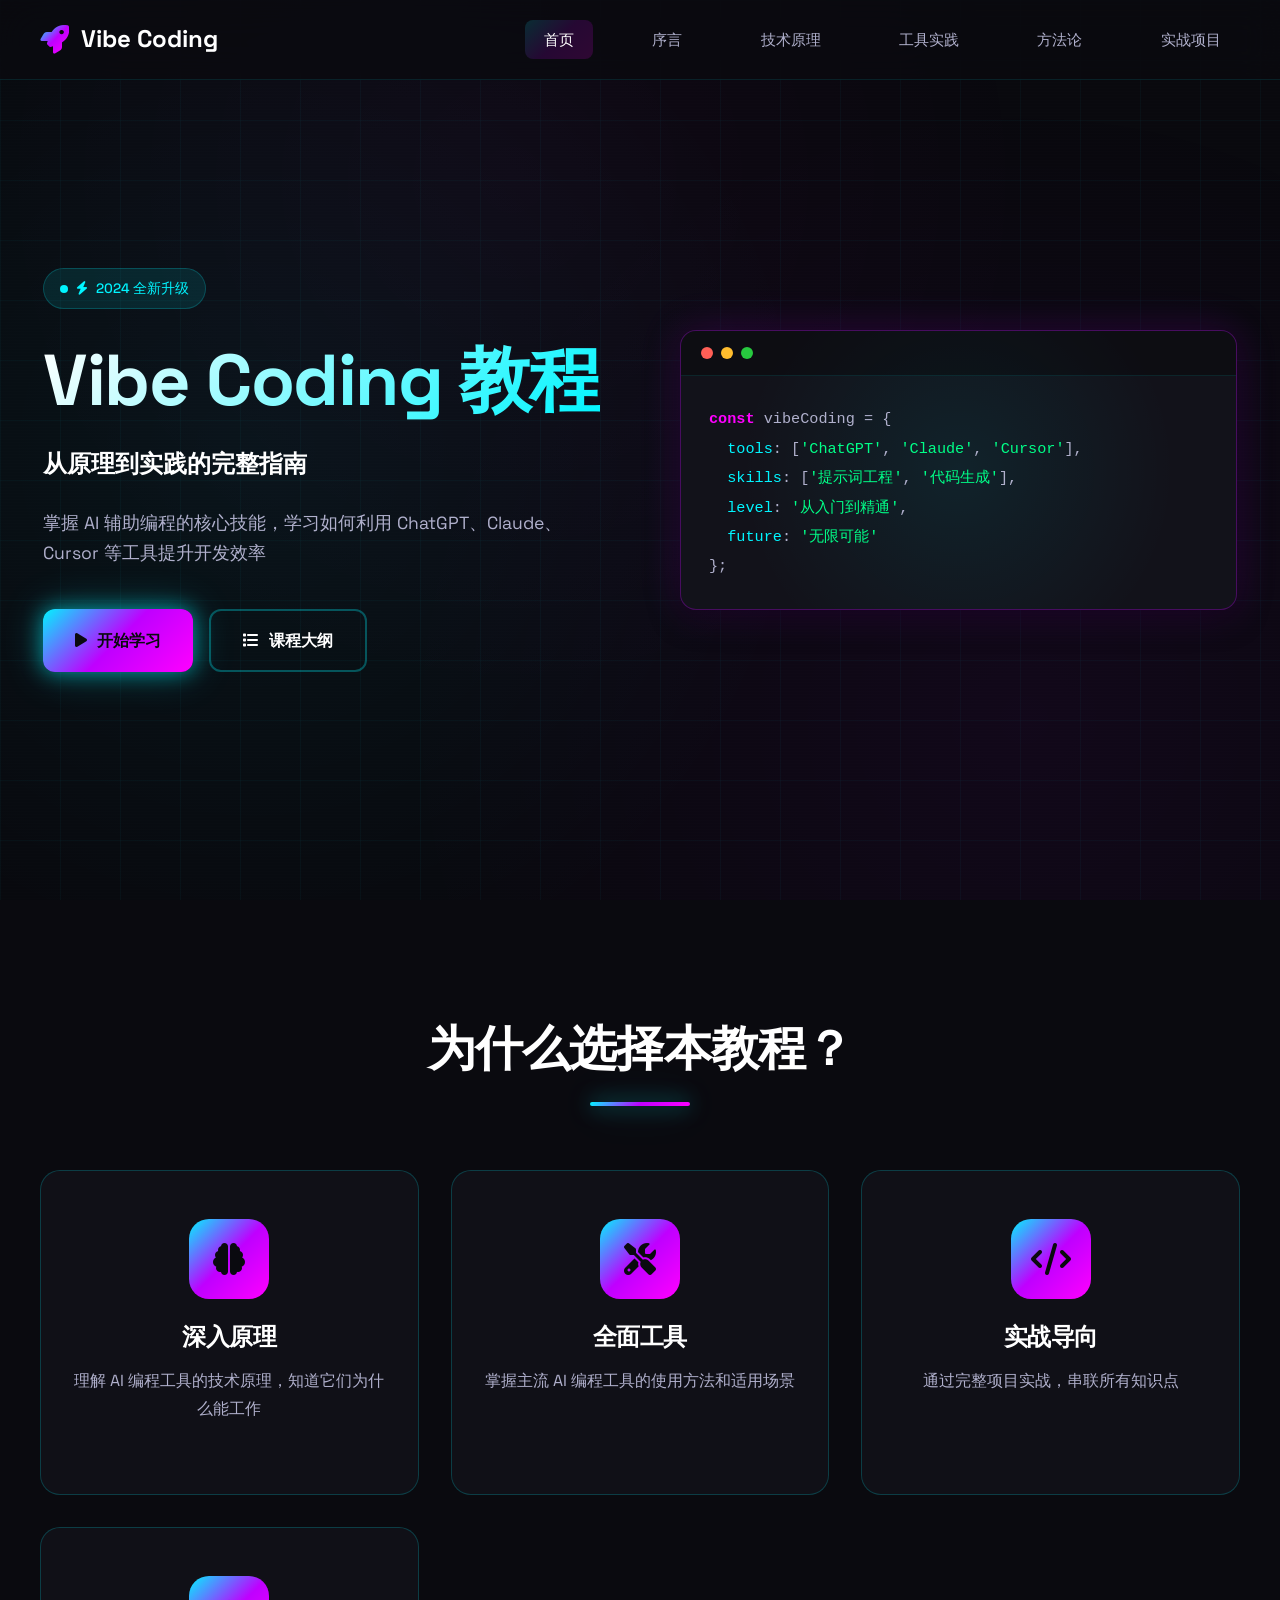
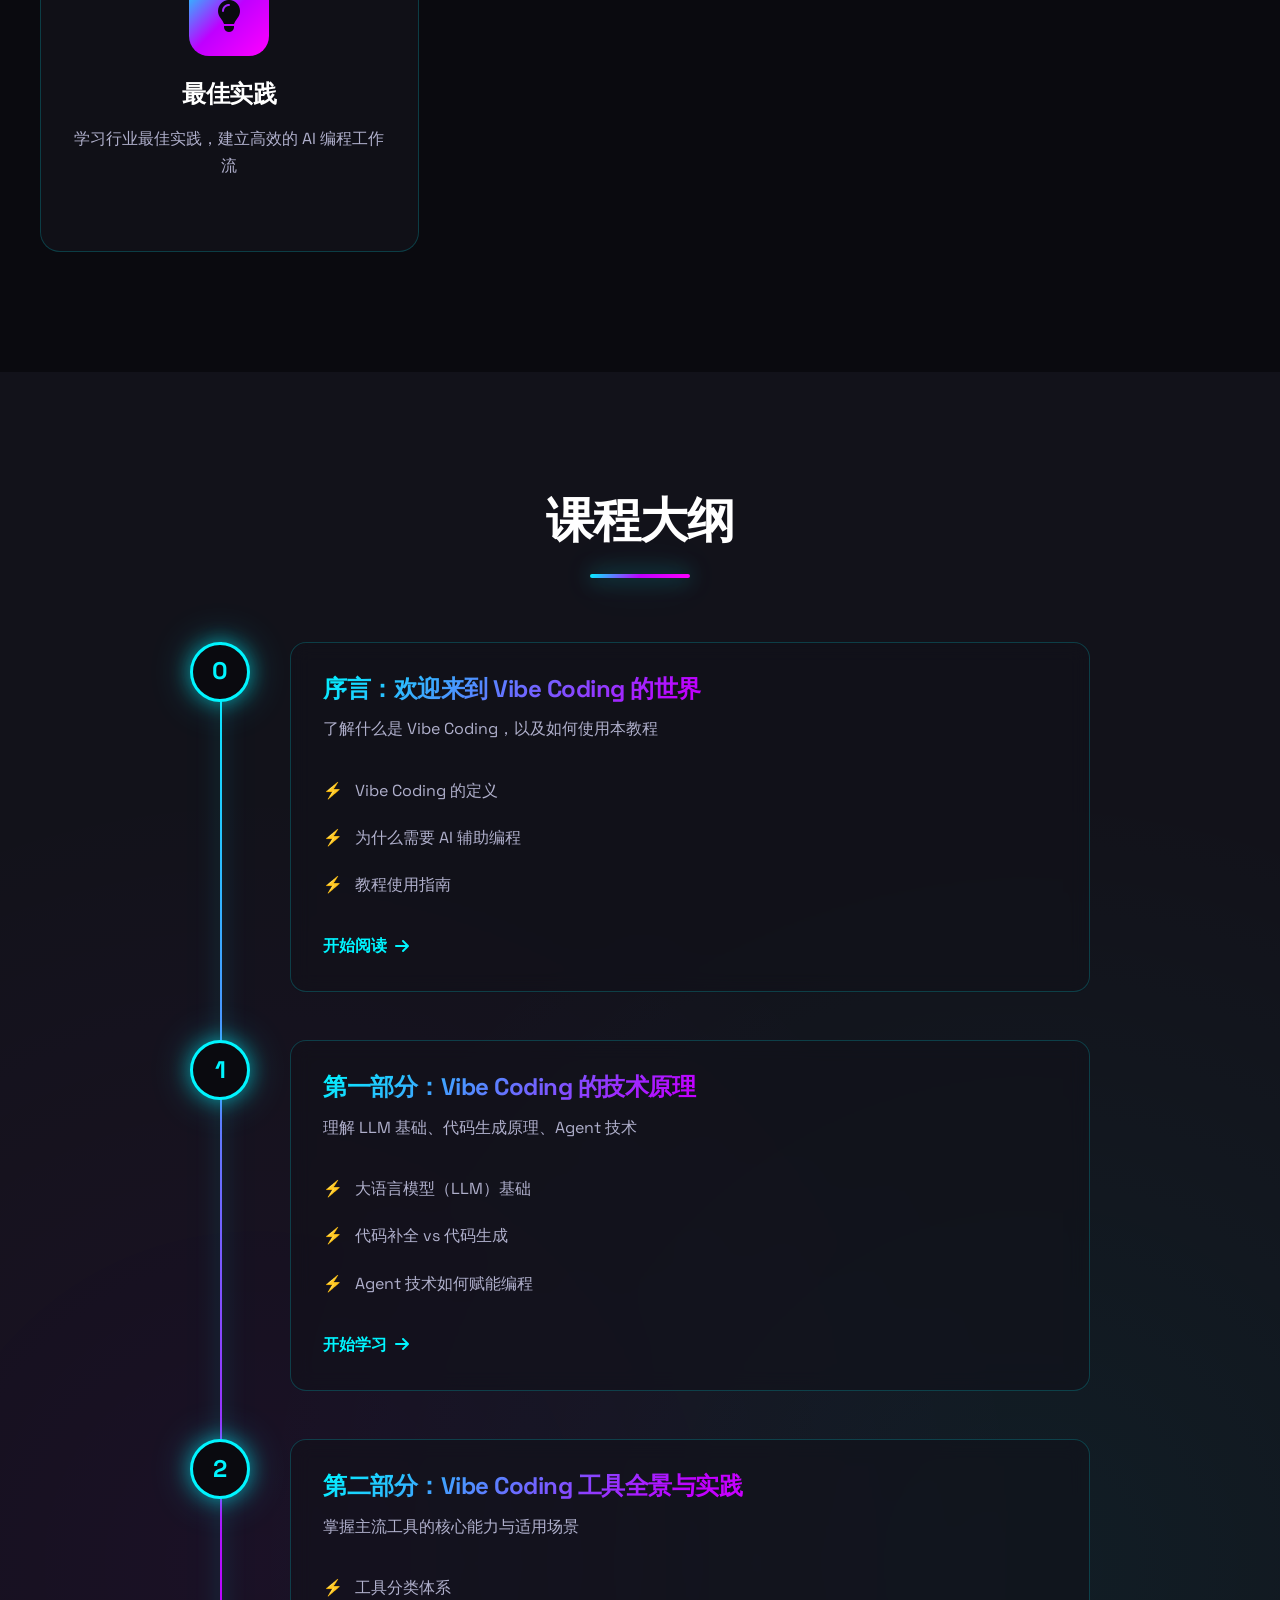
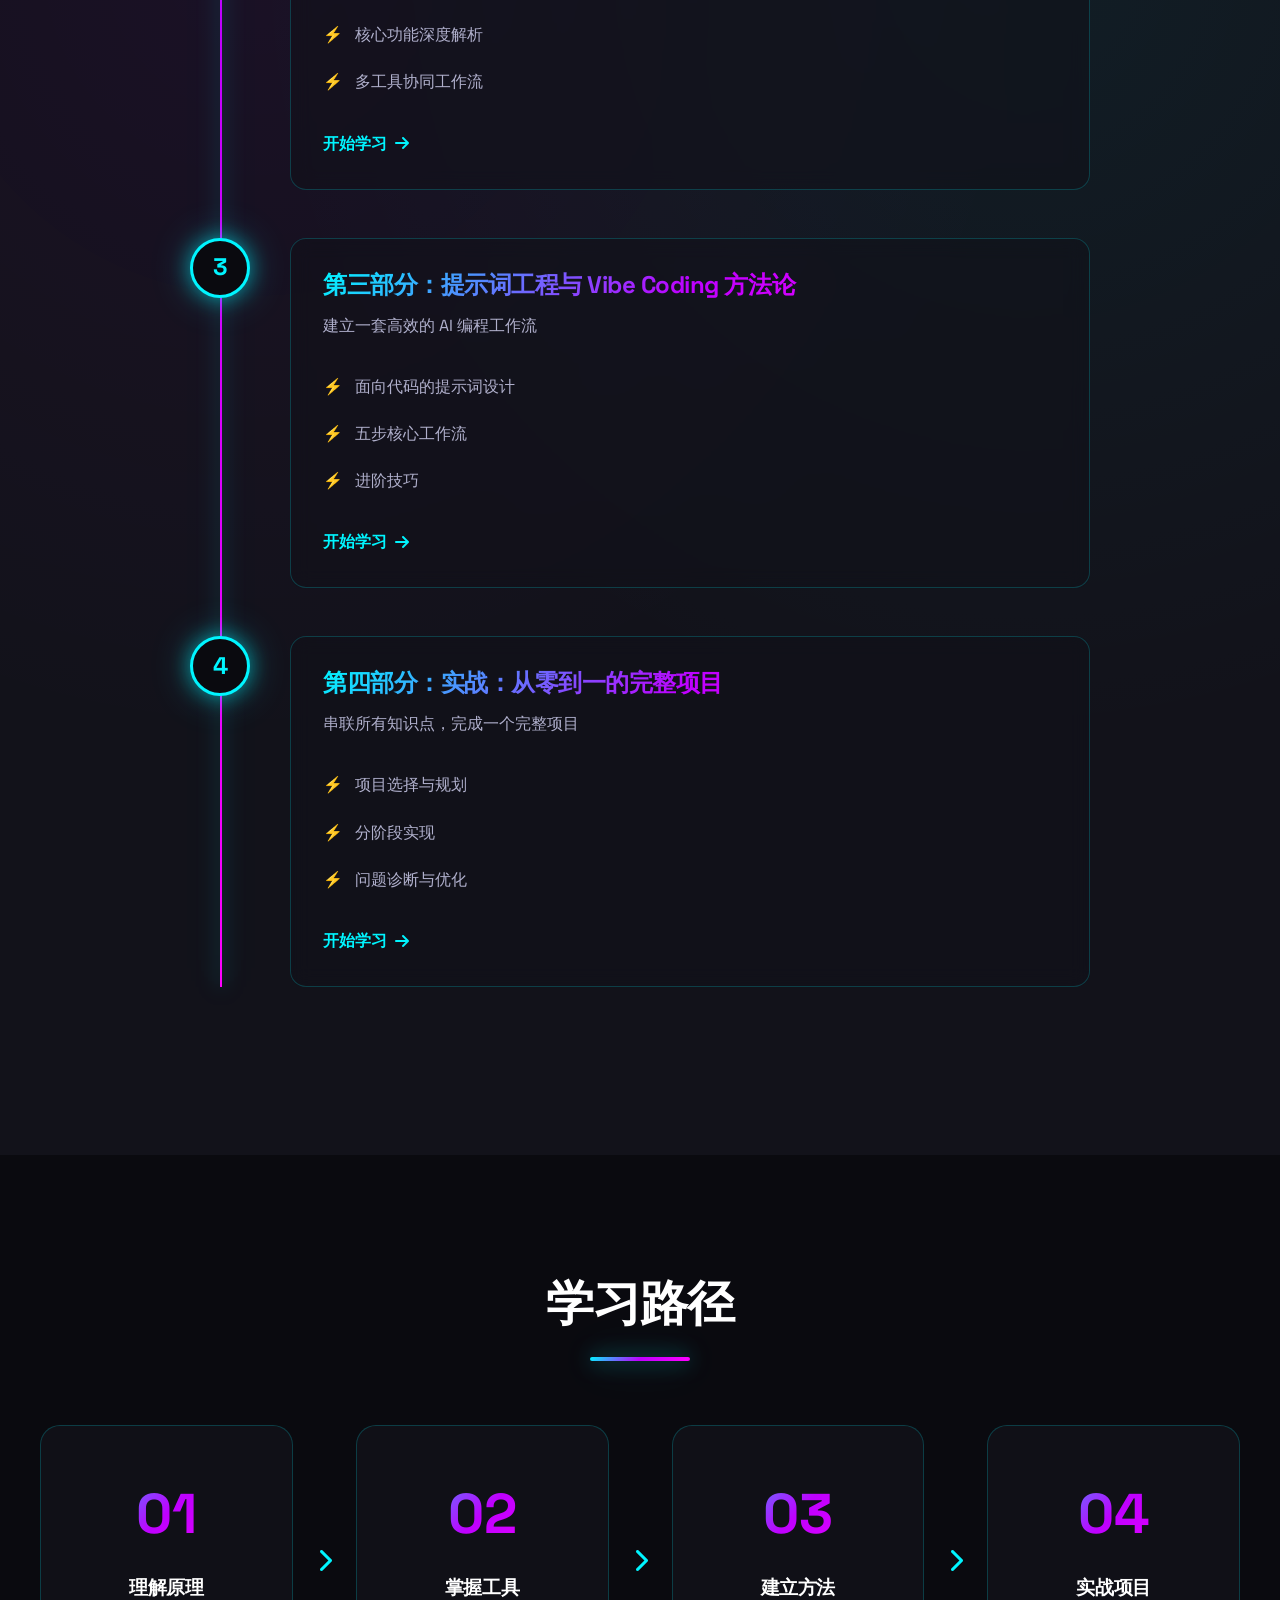
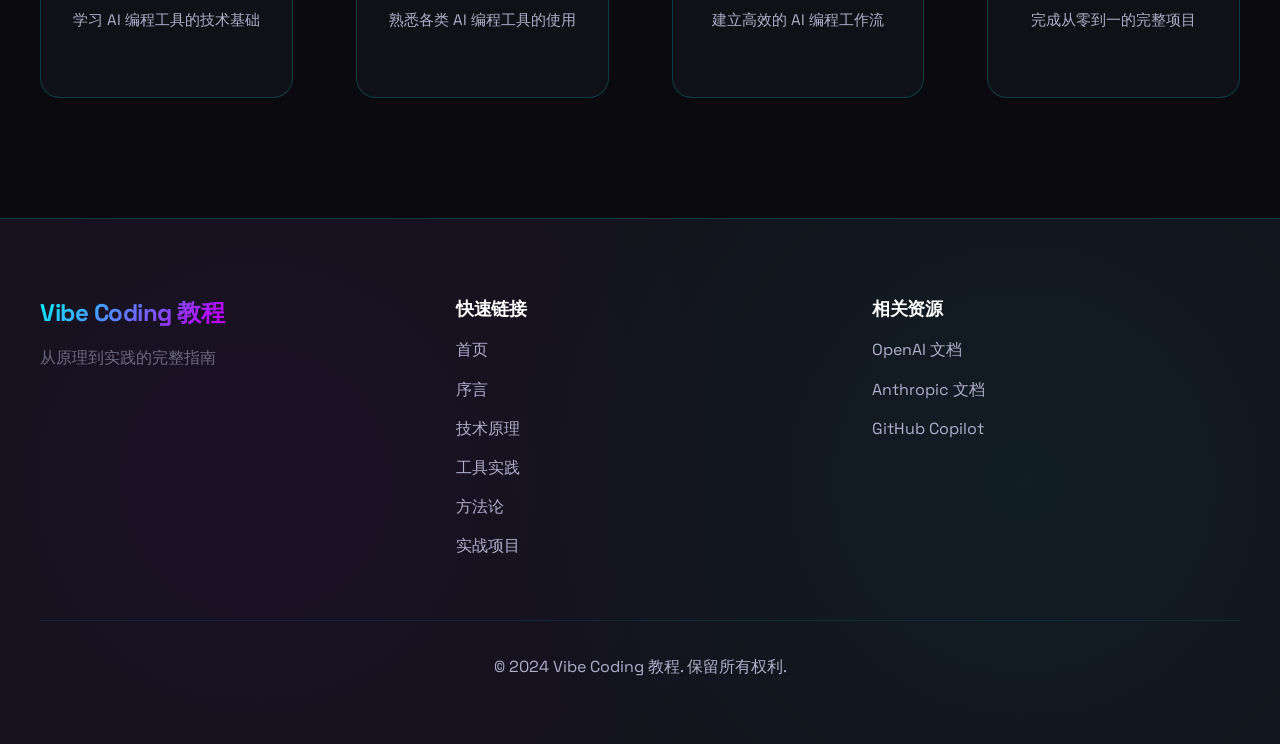
==== commit 9160b90e: "添加 part0 序言页面 - 创建 part0.md 和 part0.html - 更新所有页面导航栏，添加序言链接 - 更新主页课程大纲，添加序言章节 - 更新 content-loader.js" ====
--- a/website/index.html
+++ b/website/index.html
@@ -25,6 +25,7 @@
             </div>
             <ul class="nav-menu" id="nav-menu">
                 <li><a href="index.html" class="active">首页</a></li>
+                <li><a href="pages/part0.html">序言</a></li>
                 <li><a href="pages/part1.html">技术原理</a></li>
                 <li><a href="pages/part2.html">工具实践</a></li>
                 <li><a href="pages/part3.html">方法论</a></li>
@@ -123,6 +124,19 @@
             <h2 class="section-title">课程大纲</h2>
             <div class="timeline">
                 <div class="timeline-item fade-in-up">
+                    <div class="timeline-marker">0</div>
+                    <div class="timeline-content">
+                        <h3>序言：欢迎来到 Vibe Coding 的世界</h3>
+                        <p>了解什么是 Vibe Coding，以及如何使用本教程</p>
+                        <ul class="topic-list">
+                            <li>Vibe Coding 的定义</li>
+                            <li>为什么需要 AI 辅助编程</li>
+                            <li>教程使用指南</li>
+                        </ul>
+                        <a href="pages/part0.html" class="btn-link">开始阅读 <i class="fas fa-arrow-right"></i></a>
+                    </div>
+                </div>
+                <div class="timeline-item fade-in-up">
                     <div class="timeline-marker">1</div>
                     <div class="timeline-content">
                         <h3>第一部分：Vibe Coding 的技术原理</h3>
@@ -230,6 +244,7 @@
                     <h4>快速链接</h4>
                     <ul>
                         <li><a href="index.html">首页</a></li>
+                        <li><a href="pages/part0.html">序言</a></li>
                         <li><a href="pages/part1.html">技术原理</a></li>
                         <li><a href="pages/part2.html">工具实践</a></li>
                         <li><a href="pages/part3.html">方法论</a></li>
